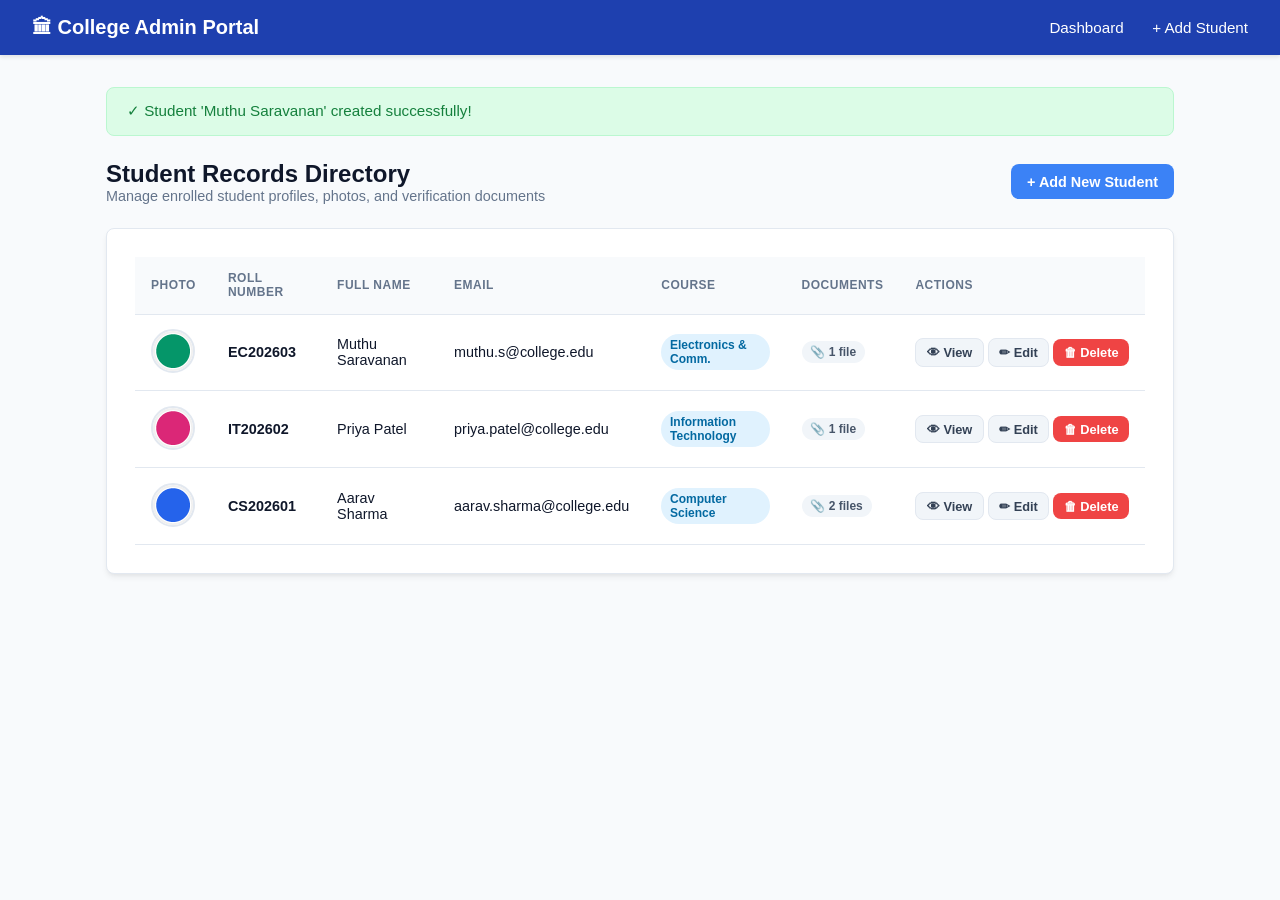
==== screenshots/previews/q2_admin_dashboard.html @ 0cfb7c64 "Initial commit: Complete WT ASS2 implementation (HTML/CSS/JS, PHP Admin, Java Servlets)" ====
<!DOCTYPE html>
<html lang="en">
<head>
  <meta charset="UTF-8">
  <meta name="viewport" content="width=device-width, initial-scale=1.0">
  <title>Admin Panel - Student Records Management</title>
  <link rel="stylesheet" href="../../q2_php_admin/style.css">
</head>
<body>

  <!-- Navigation Bar -->
  <nav class="navbar">
    <div class="nav-brand">🏛 College Admin Portal</div>
    <div class="nav-links">
      <a href="#">Dashboard</a>
      <a href="#">+ Add Student</a>
    </div>
  </nav>

  <div class="container">
    
    <div class="alert alert-success">
      ✓ Student 'Muthu Saravanan' created successfully!
    </div>

    <div class="page-header">
      <div>
        <h2>Student Records Directory</h2>
        <p style="color: var(--text-muted); font-size: 0.9rem;">Manage enrolled student profiles, photos, and verification documents</p>
      </div>
      <a href="#" class="btn btn-primary">+ Add New Student</a>
    </div>

    <div class="card">
      <div class="table-responsive">
        <table>
          <thead>
            <tr>
              <th>Photo</th>
              <th>Roll Number</th>
              <th>Full Name</th>
              <th>Email</th>
              <th>Course</th>
              <th>Documents</th>
              <th>Actions</th>
            </tr>
          </thead>
          <tbody>
            <tr>
              <td>
                <img src="../../q2_php_admin/uploads/student_3_photo.png" alt="Avatar" class="avatar-thumbnail">
              </td>
              <td><strong>EC202603</strong></td>
              <td>Muthu Saravanan</td>
              <td>muthu.s@college.edu</td>
              <td><span class="badge">Electronics & Comm.</span></td>
              <td>
                <span class="badge" style="background-color: #f1f5f9; color: #475569;">
                  📎 1 file
                </span>
              </td>
              <td style="white-space: nowrap;">
                <a href="#" class="btn btn-secondary btn-sm">👁 View</a>
                <a href="#" class="btn btn-secondary btn-sm">✏ Edit</a>
                <a href="#" class="btn btn-danger btn-sm">🗑 Delete</a>
              </td>
            </tr>
            <tr>
              <td>
                <img src="../../q2_php_admin/uploads/student_2_photo.png" alt="Avatar" class="avatar-thumbnail">
              </td>
              <td><strong>IT202602</strong></td>
              <td>Priya Patel</td>
              <td>priya.patel@college.edu</td>
              <td><span class="badge">Information Technology</span></td>
              <td>
                <span class="badge" style="background-color: #f1f5f9; color: #475569;">
                  📎 1 file
                </span>
              </td>
              <td style="white-space: nowrap;">
                <a href="#" class="btn btn-secondary btn-sm">👁 View</a>
                <a href="#" class="btn btn-secondary btn-sm">✏ Edit</a>
                <a href="#" class="btn btn-danger btn-sm">🗑 Delete</a>
              </td>
            </tr>
            <tr>
              <td>
                <img src="../../q2_php_admin/uploads/student_1_photo.png" alt="Avatar" class="avatar-thumbnail">
              </td>
              <td><strong>CS202601</strong></td>
              <td>Aarav Sharma</td>
              <td>aarav.sharma@college.edu</td>
              <td><span class="badge">Computer Science</span></td>
              <td>
                <span class="badge" style="background-color: #f1f5f9; color: #475569;">
                  📎 2 files
                </span>
              </td>
              <td style="white-space: nowrap;">
                <a href="#" class="btn btn-secondary btn-sm">👁 View</a>
                <a href="#" class="btn btn-secondary btn-sm">✏ Edit</a>
                <a href="#" class="btn btn-danger btn-sm">🗑 Delete</a>
              </td>
            </tr>
          </tbody>
        </table>
      </div>
    </div>

  </div>

</body>
</html>
---- q2_php_admin/style.css ----
/* ==========================================================================
   Question 2: Admin Panel Styling
   Clean, modern administrative dashboard layout & table components
   ========================================================================== */

:root {
  --primary: #1e40af;
  --primary-hover: #1d4ed8;
  --accent: #3b82f6;
  --bg-main: #f8fafc;
  --card-bg: #ffffff;
  --text-dark: #0f172a;
  --text-muted: #64748b;
  --border: #e2e8f0;
  --success: #15803d;
  --success-bg: #dcfce7;
  --danger: #b91c1c;
  --danger-bg: #fee2e2;
  --radius: 8px;
  --shadow: 0 4px 6px -1px rgba(0, 0, 0, 0.07), 0 2px 4px -2px rgba(0, 0, 0, 0.05);
}

* {
  box-sizing: border-box;
  margin: 0;
  padding: 0;
  font-family: -apple-system, BlinkMacSystemFont, "Segoe UI", Roboto, Helvetica, Arial, sans-serif;
}

body {
  background-color: var(--bg-main);
  color: var(--text-dark);
  min-height: 100vh;
}

/* Navbar */
.navbar {
  background-color: var(--primary);
  color: #ffffff;
  padding: 1rem 2rem;
  display: flex;
  justify-content: space-between;
  align-items: center;
  box-shadow: 0 2px 4px rgba(0,0,0,0.1);
}

.nav-brand {
  font-size: 1.25rem;
  font-weight: 700;
  display: flex;
  align-items: center;
  gap: 0.5rem;
}

.nav-links a {
  color: #ffffff;
  text-decoration: none;
  font-weight: 500;
  font-size: 0.95rem;
  margin-left: 1.5rem;
  transition: opacity 0.2s;
}

.nav-links a:hover {
  opacity: 0.85;
}

/* Container */
.container {
  max-width: 1100px;
  margin: 2rem auto;
  padding: 0 1rem;
}

/* Dashboard Header */
.page-header {
  display: flex;
  justify-content: space-between;
  align-items: center;
  margin-bottom: 1.5rem;
}

.page-header h2 {
  font-size: 1.5rem;
  color: var(--text-dark);
}

/* Card */
.card {
  background-color: var(--card-bg);
  border-radius: var(--radius);
  border: 1px solid var(--border);
  box-shadow: var(--shadow);
  padding: 1.75rem;
  margin-bottom: 2rem;
}

/* Alerts */
.alert {
  padding: 0.9rem 1.25rem;
  border-radius: var(--radius);
  margin-bottom: 1.5rem;
  font-size: 0.95rem;
  font-weight: 500;
}

.alert-success {
  background-color: var(--success-bg);
  color: var(--success);
  border: 1px solid #bbf7d0;
}

.alert-danger {
  background-color: var(--danger-bg);
  color: var(--danger);
  border: 1px solid #fecaca;
}

/* Buttons */
.btn {
  display: inline-flex;
  align-items: center;
  gap: 0.4rem;
  padding: 0.6rem 1rem;
  font-size: 0.9rem;
  font-weight: 600;
  border-radius: var(--radius);
  text-decoration: none;
  cursor: pointer;
  border: none;
  transition: background-color 0.2s;
}

.btn-primary {
  background-color: var(--accent);
  color: #ffffff;
}

.btn-primary:hover {
  background-color: var(--primary-hover);
}

.btn-secondary {
  background-color: #f1f5f9;
  color: #334155;
  border: 1px solid var(--border);
}

.btn-secondary:hover {
  background-color: #e2e8f0;
}

.btn-danger {
  background-color: #ef4444;
  color: #ffffff;
}

.btn-danger:hover {
  background-color: #dc2626;
}

.btn-sm {
  padding: 0.35rem 0.65rem;
  font-size: 0.8rem;
}

/* Table */
.table-responsive {
  overflow-x: auto;
}

table {
  width: 100%;
  border-collapse: collapse;
  text-align: left;
}

th, td {
  padding: 0.9rem 1rem;
  border-bottom: 1px solid var(--border);
  font-size: 0.9rem;
  vertical-align: middle;
}

th {
  background-color: #f8fafc;
  color: var(--text-muted);
  font-weight: 600;
  text-transform: uppercase;
  font-size: 0.75rem;
  letter-spacing: 0.5px;
}

tr:hover {
  background-color: #f8fafc;
}

.avatar-thumbnail {
  width: 44px;
  height: 44px;
  border-radius: 50%;
  object-fit: cover;
  border: 2px solid var(--border);
}

.badge {
  display: inline-block;
  padding: 0.25rem 0.55rem;
  border-radius: 999px;
  font-size: 0.75rem;
  font-weight: 600;
  background-color: #e0f2fe;
  color: #0369a1;
}

/* Form Controls */
.form-grid {
  display: grid;
  grid-template-columns: 1fr 1fr;
  gap: 1.25rem;
}

.form-group-full {
  grid-column: 1 / -1;
}

.form-group {
  display: flex;
  flex-direction: column;
}

.form-group label {
  font-size: 0.875rem;
  font-weight: 600;
  margin-bottom: 0.35rem;
  color: #334155;
}

.form-group input,
.form-group select {
  padding: 0.65rem 0.85rem;
  border: 1px solid var(--border);
  border-radius: var(--radius);
  font-size: 0.92rem;
  outline: none;
}

.form-group input:focus,
.form-group select:focus {
  border-color: var(--accent);
  box-shadow: 0 0 0 2px rgba(59, 130, 246, 0.2);
}

.file-help {
  font-size: 0.75rem;
  color: var(--text-muted);
  margin-top: 0.3rem;
}

/* Detail View Layout */
.profile-card {
  display: flex;
  gap: 2rem;
  align-items: center;
  padding-bottom: 1.5rem;
  border-bottom: 1px solid var(--border);
  margin-bottom: 1.5rem;
}

.profile-large-avatar {
  width: 110px;
  height: 110px;
  border-radius: 50%;
  object-fit: cover;
  border: 3px solid var(--accent);
}

.profile-info h3 {
  font-size: 1.35rem;
  margin-bottom: 0.3rem;
}

.profile-info p {
  color: var(--text-muted);
  font-size: 0.9rem;
  margin-bottom: 0.25rem;
}

@media (max-width: 768px) {
  .form-grid {
    grid-template-columns: 1fr;
  }
  .profile-card {
    flex-direction: column;
    text-align: center;
  }
}
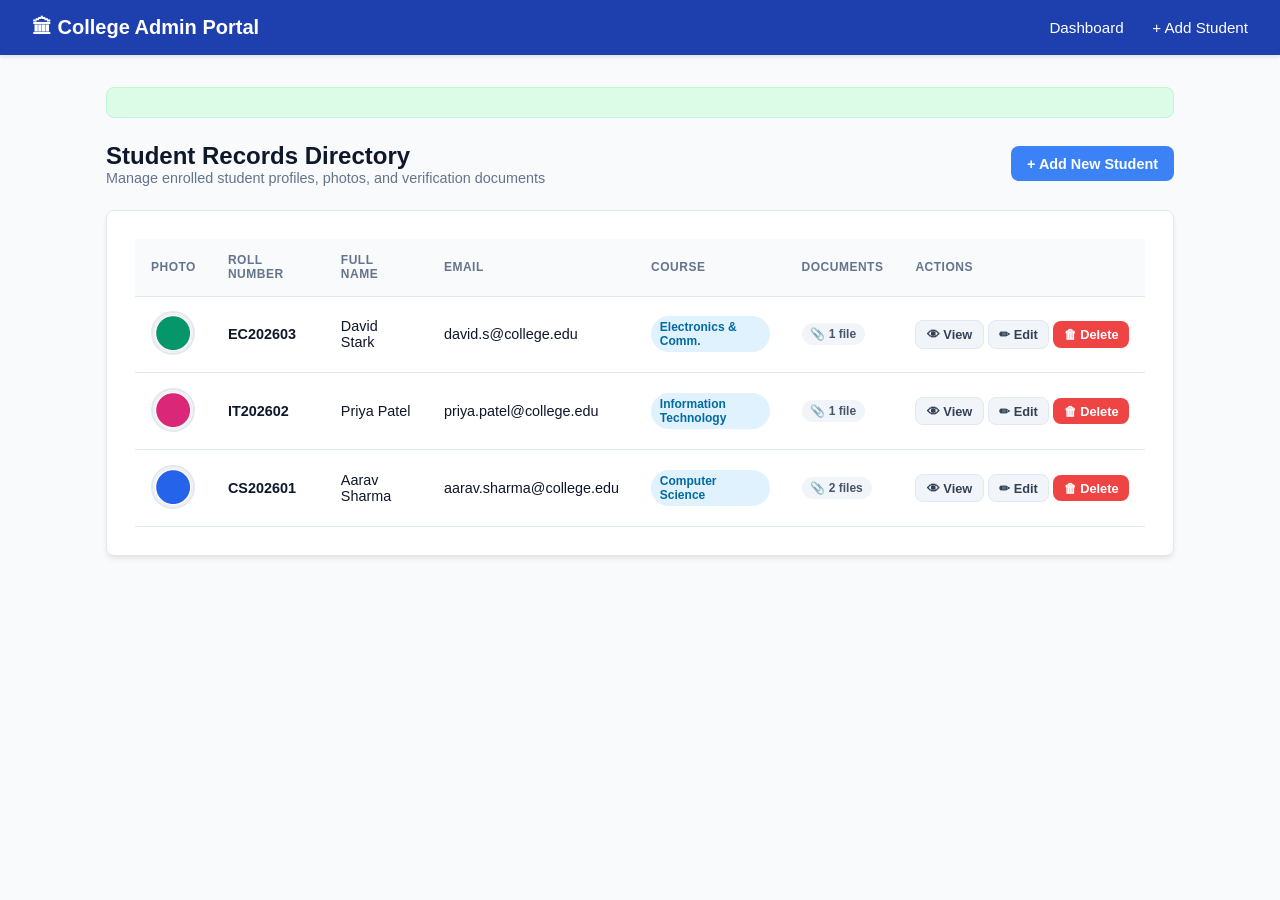
==== commit 4c0bbfac: "Complete Web Technology Assignment 2: Registration, PHP Admin, and Java Servlet Portal" ====
--- a/screenshots/previews/q2_admin_dashboard.html
+++ b/screenshots/previews/q2_admin_dashboard.html
@@ -20,7 +20,7 @@
   <div class="container">
     
     <div class="alert alert-success">
-      ✓ Student 'Muthu Saravanan' created successfully!
+
     </div>
 
     <div class="page-header">
@@ -51,8 +51,8 @@
                 <img src="../../q2_php_admin/uploads/student_3_photo.png" alt="Avatar" class="avatar-thumbnail">
               </td>
               <td><strong>EC202603</strong></td>
-              <td>Muthu Saravanan</td>
-              <td>muthu.s@college.edu</td>
+              <td>David Stark</td>
+              <td>david.s@college.edu</td>
               <td><span class="badge">Electronics & Comm.</span></td>
               <td>
                 <span class="badge" style="background-color: #f1f5f9; color: #475569;">
